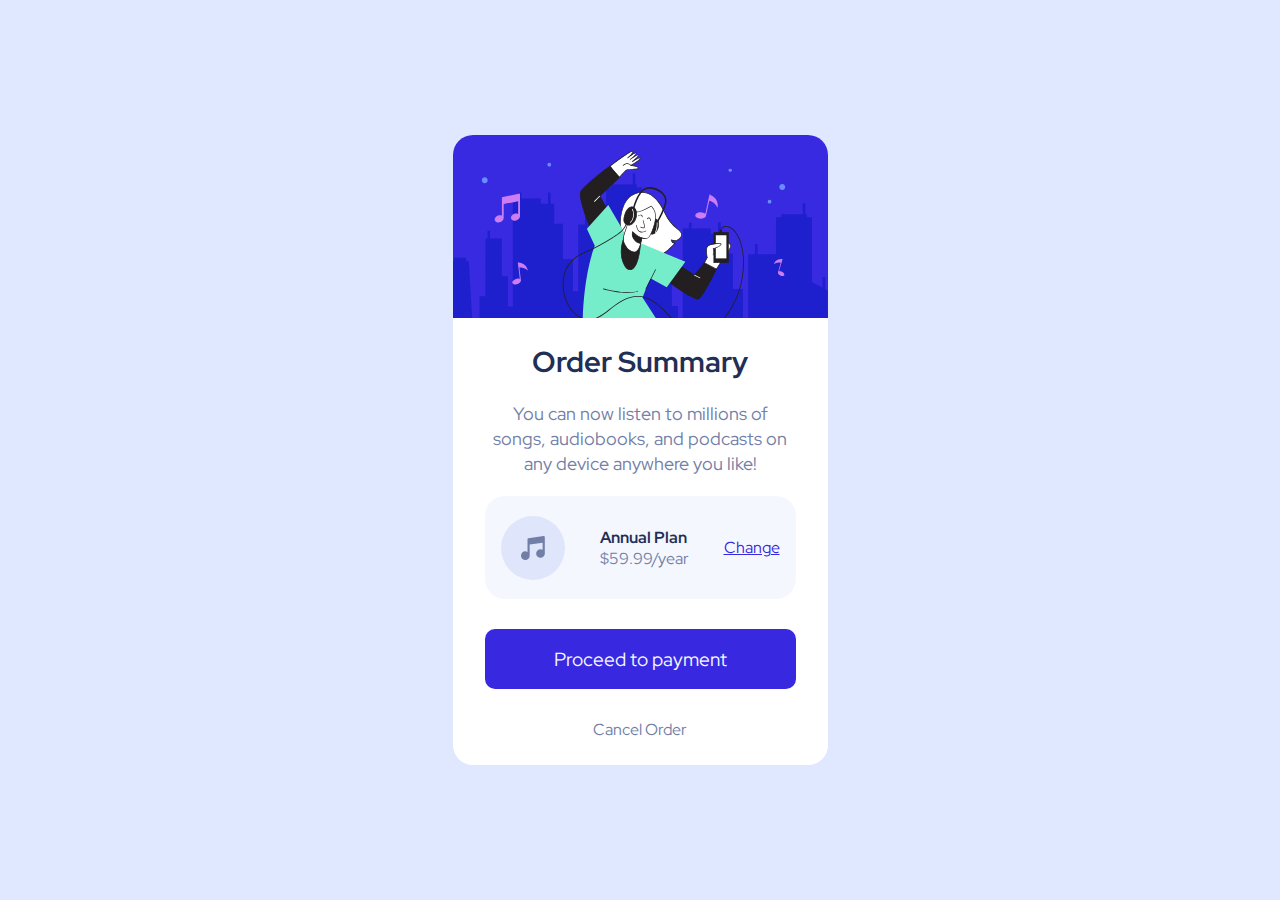
==== order-summary-component/index.html @ 5bf3b8f0 "fim versao mobile" ====
<!DOCTYPE html>
<html lang="en">

<head>
  <meta charset="UTF-8">
  <meta name="viewport" content="width=device-width, initial-scale=1.0">
  <link rel="icon" type="image/png" sizes="32x32" href="./images/favicon-32x32.png">
  <link rel="stylesheet" href="style.css">
  <title>Frontend Mentor | Order summary card</title>
</head>

<body>

  <main>
    <img src="./images/illustration-hero.svg" alt="">
    <section>

      <h1>Order Summary</h1>
      <p class="infos">
        You can now listen to millions of songs, audiobooks, and podcasts on any
        device anywhere you like!
      </p>
      <div class="plans">
        <img src="./images/icon-music.svg" alt="">
        <div class="price">
          <strong>Annual Plan</strong>
          <span>$59.99/year</span>
        </div>
        <a class="change" href="#">Change</a>
      </div>
      <button class="payment">Proceed to payment</button>
      <a class="cancel" href="">Cancel Order</a>
    </section>
  </main>

  <footer>
    <div class="attribution">
      Challenge by <a href="https://www.frontendmentor.io?ref=challenge" target="_blank">Frontend Mentor</a>.
      Coded by <a href="#">Luckianm</a>.
    </div>
  </footer>
</body>

</html>
---- order-summary-component/style.css ----
@charset "UTF-8";
@import url('https://fonts.googleapis.com/css2?family=Red+Hat+Display:wght@500;700;900&display=swap');

* {
    margin: 0;
    padding: 0;
    box-sizing: border-box;
    font-family: 'Red Hat Display', sans-serif;
}

body {
    background-color: hsl(225, 100%, 94%);
    width: 100%;
    height: 100vh;
    display: flex;
    align-items: center;
    justify-content: center;
}


main {
    max-width: 375px;
    background: white;
    border-radius: 20px;

}

main>img {
    border-radius: 20px 20px 0px 0px;
    width: 100%;
}

main>section {
    padding: 0 2rem;
    display: flex;
    align-items: center;
    justify-content: center;
    flex-direction: column;
}


.plans {
    display: flex;
    align-items: center;
    justify-content: space-between;
    width: 100%;
    background: hsl(225, 100%, 98%);
    border-radius: 20px;
    padding: 1.2rem 1rem;
    margin: 20px;
}


.plans>img {
    width: 64px;
    display: flex;
    justify-content: left;
    flex-direction: row;
}

h1 {
    margin: 20px 0px;
    color: hsl(223, 47%, 23%);
    font-size: 1.8rem;
}

.infos {
    color: hsl(224, 23%, 55%);
    text-align: center;
    font-size: 1.15rem;
}

.plans>.plan {
    display: flex;
    flex-direction: column;
}

.plans>.price {
    display: flex;
    flex-direction: column;

}

.plans>.price>strong {
    color: hsl(223, 47%, 23%);
}

.plans>.price>span {
    color: hsl(224, 23%, 55%);
}

.plans>.change {
    display: flex;
    flex-direction: row;
    justify-content: right;
    color: hsl(245, 75%, 52%);
}

.payment {
    background-color: hsl(245, 75%, 52%);
    border-radius: 10px;
    border: 0px;
    color: hsl(225, 100%, 98%);
    text-decoration: none;
    height: 60px;
    margin: 10px;
    width: 100%;
    cursor: pointer;
    font-size: 1.2rem;
}

.cancel {
    margin: 20px 0 25px;
    text-decoration: none;
    color: hsl(224, 23%, 55%);
}


footer {
    display: none;
}
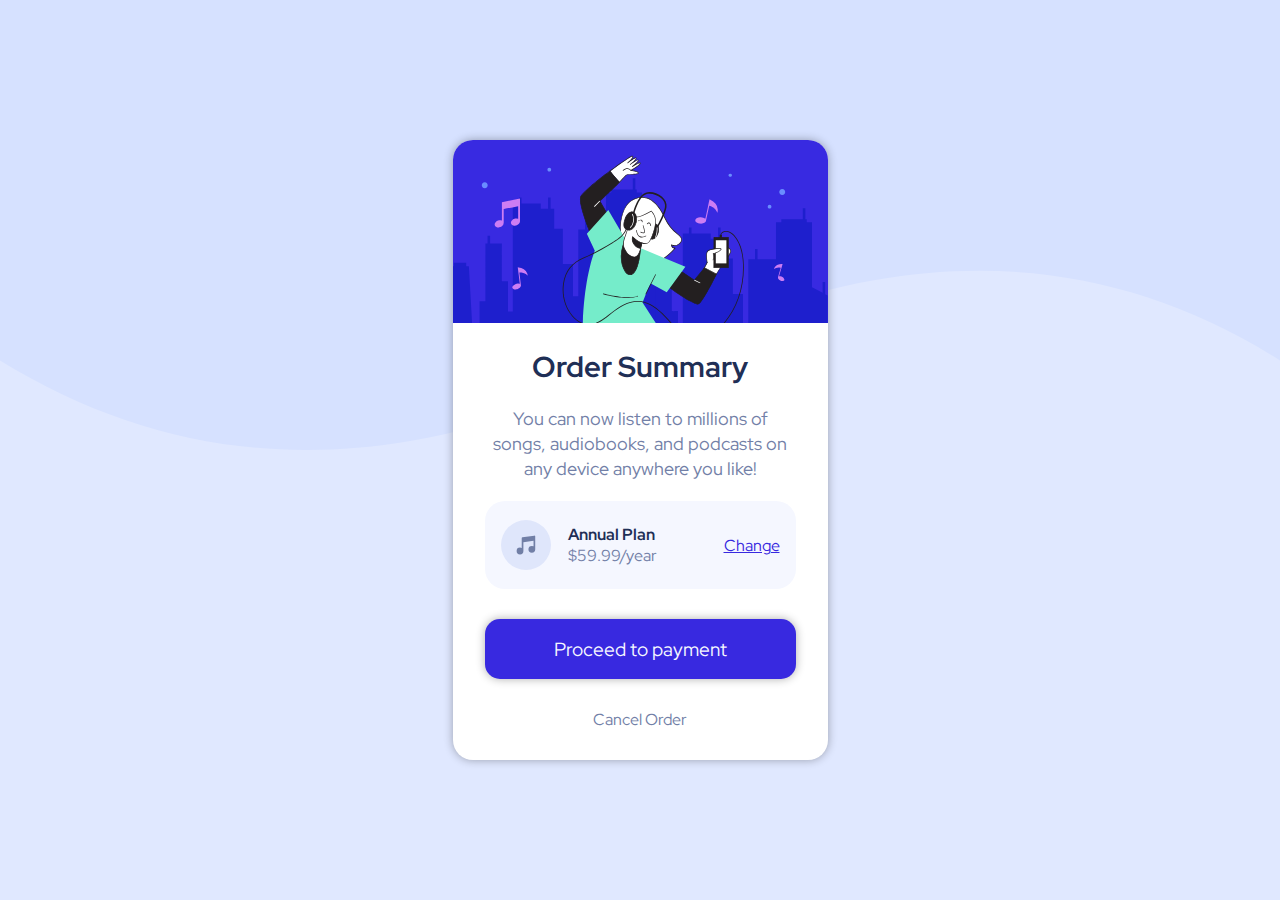
==== commit 6eeedfc7: "fim" ====
--- a/order-summary-component/index.html
+++ b/order-summary-component/index.html
@@ -6,6 +6,8 @@
   <meta name="viewport" content="width=device-width, initial-scale=1.0">
   <link rel="icon" type="image/png" sizes="32x32" href="./images/favicon-32x32.png">
   <link rel="stylesheet" href="style.css">
+  <link rel="stylesheet" href="media-query.css">
+  <link rel="shortcut icon" href="./images/favicon-32x32.png" type="image/x-icon">
   <title>Frontend Mentor | Order summary card</title>
 </head>
 
--- a/order-summary-component/style.css
+++ b/order-summary-component/style.css
@@ -9,7 +9,8 @@
 }
 
 body {
-    background-color: hsl(225, 100%, 94%);
+    background: hsl(225, 100%, 94%) url(./images/pattern-background-mobile.svg) no-repeat center top;
+    background-size: 100vw 50vh;
     width: 100%;
     height: 100vh;
     display: flex;
@@ -22,6 +23,7 @@
     max-width: 375px;
     background: white;
     border-radius: 20px;
+    box-shadow: 0px 0px 10px rgba(0, 0, 0, 0.319);
 
 }
 
@@ -51,12 +53,6 @@
 }
 
 
-.plans>img {
-    width: 64px;
-    display: flex;
-    justify-content: left;
-    flex-direction: row;
-}
 
 h1 {
     margin: 20px 0px;
@@ -70,15 +66,18 @@
     font-size: 1.15rem;
 }
 
-.plans>.plan {
+.plans>img {
+    width: 64px;
     display: flex;
-    flex-direction: column;
+    justify-content: left;
+    flex-direction: row;
+    width: 50px;
 }
 
 .plans>.price {
     display: flex;
     flex-direction: column;
-
+    padding-right: 50px;
 }
 
 .plans>.price>strong {
@@ -98,7 +97,7 @@
 
 .payment {
     background-color: hsl(245, 75%, 52%);
-    border-radius: 10px;
+    border-radius: 15px;
     border: 0px;
     color: hsl(225, 100%, 98%);
     text-decoration: none;
@@ -107,14 +106,25 @@
     width: 100%;
     cursor: pointer;
     font-size: 1.2rem;
+    box-shadow: 0px 0px 10px rgba(0, 0, 0, 0.319);
+}
+
+.payment:hover {
+    background: white;
+    color: hsl(245, 75%, 52%);
+    border: 1px solid hsl(245, 75%, 52%);
 }
 
 .cancel {
-    margin: 20px 0 25px;
     text-decoration: none;
     color: hsl(224, 23%, 55%);
+    text-align: center;
+    margin: 20px 0px 30px 0px;
 }
 
+.cancel:hover {
+    color: hsl(245, 75%, 52%);
+}
 
 footer {
     display: none;
--- a/order-summary-component/media-query.css
+++ b/order-summary-component/media-query.css
@@ -0,0 +1,8 @@
+@charset "UTF-8";
+@media screen and (min-width: 768px) {
+    body {
+        background: hsl(225, 100%, 94%) url(./images/pattern-background-desktop.svg) no-repeat center top;
+        background-size: 100vw 50vh;
+        background-attachment: fixed;
+    }
+}